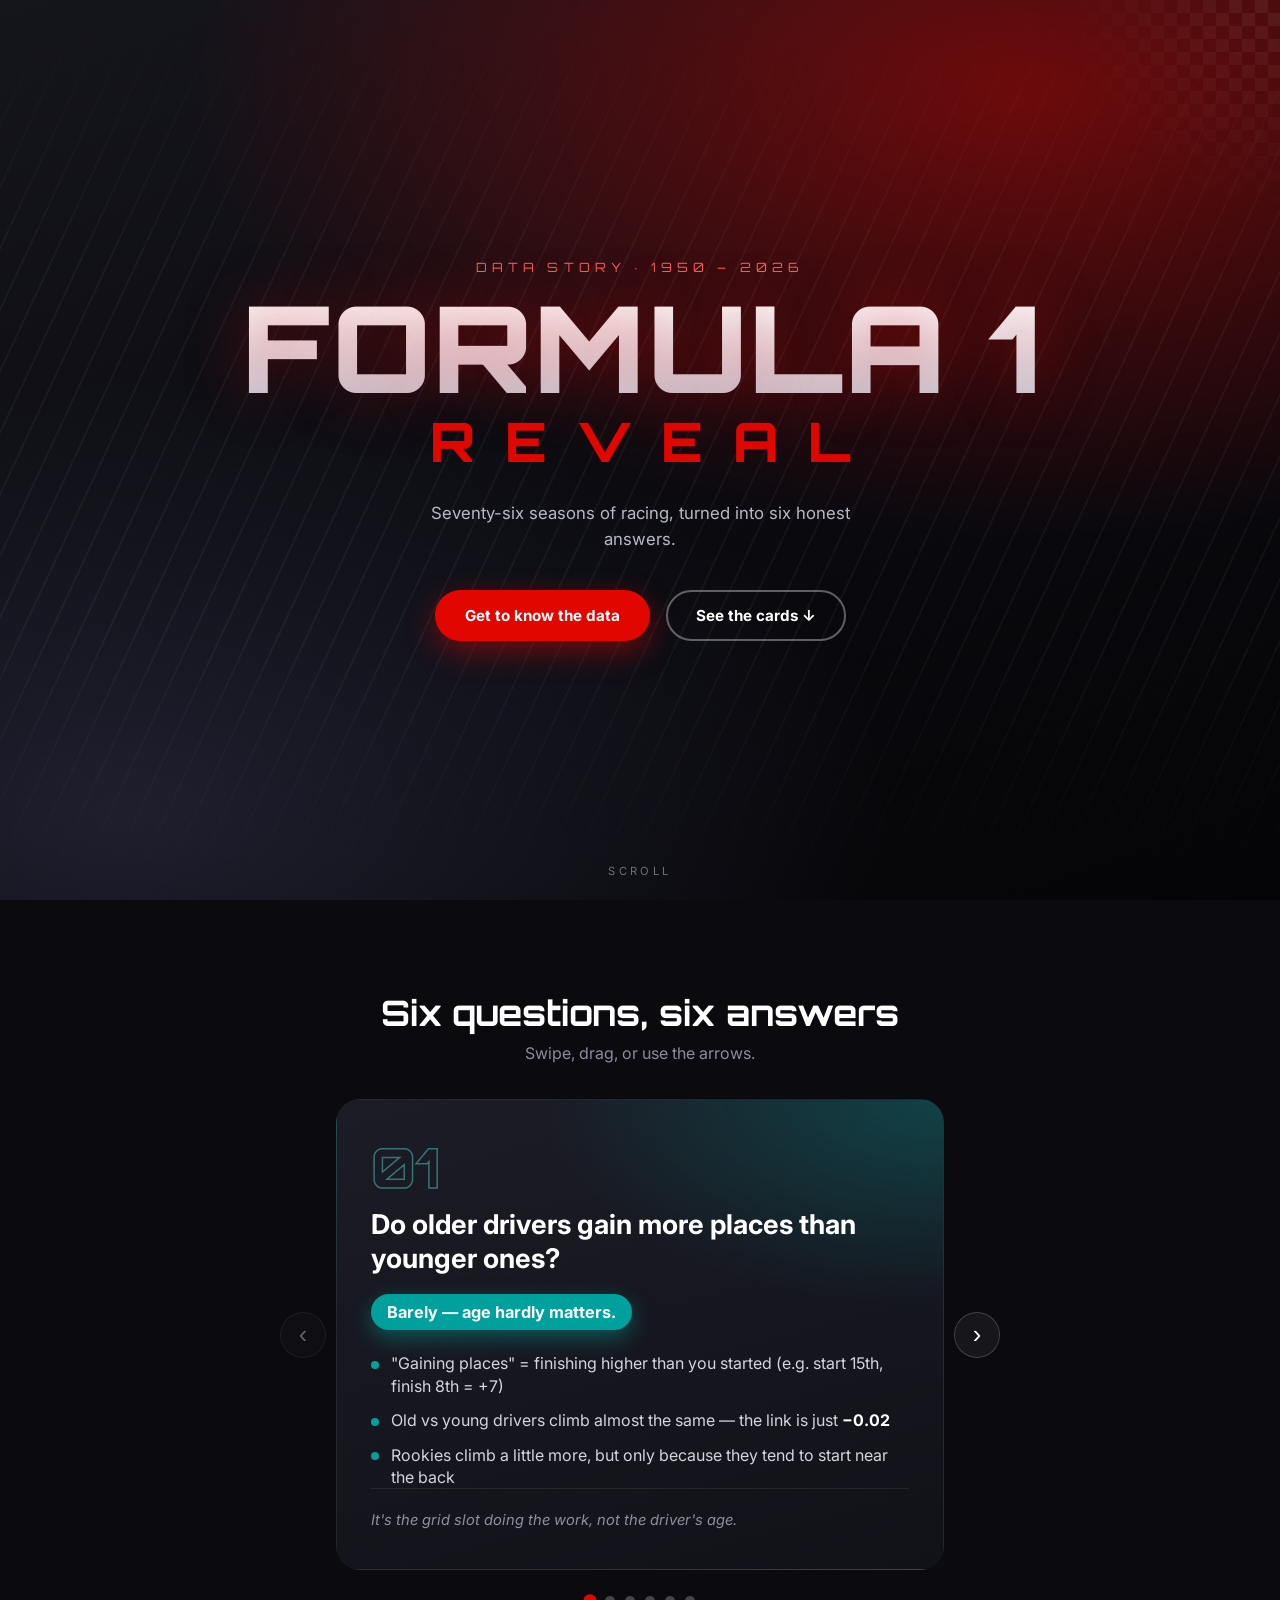
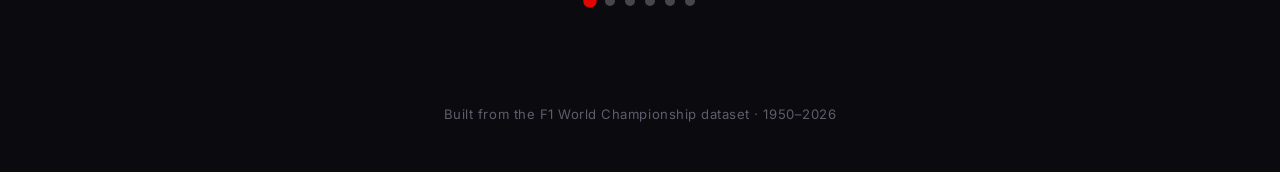
==== Day 2/website/index.html @ 958b727f "Add Formula 1 Reveal website (hero, data modal, 6-card slider) Co-Authored-By: Claude Opus 4.8 (1M c" ====
<!DOCTYPE html>
<html lang="en">
<head>
  <meta charset="UTF-8" />
  <meta name="viewport" content="width=device-width, initial-scale=1.0" />
  <title>Formula 1 Reveal</title>
  <link rel="preconnect" href="https://fonts.googleapis.com" />
  <link rel="preconnect" href="https://fonts.gstatic.com" crossorigin />
  <link href="https://fonts.googleapis.com/css2?family=Orbitron:wght@600;800;900&family=Inter:wght@400;500;700&display=swap" rel="stylesheet" />
  <link rel="stylesheet" href="style.css" />
</head>
<body>

  <!-- ============ HERO / REVEAL SCREEN ============ -->
  <section class="hero" id="hero">
    <div class="hero__overlay"></div>
    <div class="hero__stripes"></div>

    <div class="hero__content">
      <p class="hero__eyebrow">DATA STORY · 1950 – 2026</p>
      <h1 class="hero__title">FORMULA&nbsp;1</h1>
      <h2 class="hero__subtitle">REVEAL</h2>
      <p class="hero__tag">Seventy-six seasons of racing, turned into six honest answers.</p>

      <div class="hero__buttons">
        <button class="btn btn--primary" id="getToKnowBtn">Get to know the data</button>
        <button class="btn btn--ghost" id="exploreBtn">See the cards ↓</button>
      </div>
    </div>

    <div class="hero__scroll">scroll</div>
  </section>

  <!-- ============ INFO MODAL ============ -->
  <div class="modal" id="infoModal" aria-hidden="true">
    <div class="modal__backdrop" data-close></div>
    <div class="modal__card" role="dialog" aria-modal="true" aria-labelledby="modalTitle">
      <button class="modal__close" data-close aria-label="Close">&times;</button>
      <h3 class="modal__title" id="modalTitle">About this dataset</h3>
      <p class="modal__lead">
        The classic <strong>Formula 1 World Championship</strong> dataset (Ergast / Kaggle) —
        every race from the very first championship in <strong>1950</strong> up to the
        <strong>2026</strong> calendar.
      </p>

      <div class="modal__grid">
        <div class="stat"><span class="stat__num">27,392</span><span class="stat__lbl">race results</span></div>
        <div class="stat"><span class="stat__num">1,171</span><span class="stat__lbl">races</span></div>
        <div class="stat"><span class="stat__num">865</span><span class="stat__lbl">drivers</span></div>
        <div class="stat"><span class="stat__num">214</span><span class="stat__lbl">teams</span></div>
        <div class="stat"><span class="stat__num">78</span><span class="stat__lbl">circuits</span></div>
        <div class="stat"><span class="stat__num">35</span><span class="stat__lbl">countries</span></div>
      </div>

      <p class="modal__note">
        It links together <strong>drivers, constructors, circuits, races, qualifying,
        pit stops, lap times and standings</strong> — each result carries a starting grid
        slot, finishing position, points and status (finished / retired). Every question
        on the next screens is answered straight from these tables.
      </p>
    </div>
  </div>

  <!-- ============ CARDS / SLIDER ============ -->
  <section class="cards" id="cards">
    <header class="cards__head">
      <h2>Six questions, six answers</h2>
      <p>Swipe, drag, or use the arrows.</p>
    </header>

    <div class="slider">
      <button class="slider__arrow slider__arrow--prev" id="prevBtn" aria-label="Previous">‹</button>

      <div class="slider__viewport">
        <div class="slider__track" id="track">

          <!-- Card 1 — Age -->
          <article class="card" style="--accent:#00a19c">
            <div class="card__no">01</div>
            <h3 class="card__q">Do older drivers gain more places than younger ones?</h3>
            <p class="card__verdict">Barely — age hardly matters.</p>
            <ul class="card__stats">
              <li>"Gaining places" = finishing higher than you started (e.g. start 15th, finish 8th = +7)</li>
              <li>Old vs young drivers climb almost the same — the link is just <b>−0.02</b></li>
              <li>Rookies climb a little more, but only because they tend to start near the back</li>
            </ul>
            <p class="card__foot">It's the grid slot doing the work, not the driver's age.</p>
          </article>

          <!-- Card 2 — Pole -->
          <article class="card" style="--accent:#ff8700">
            <div class="card__no">02</div>
            <h3 class="card__q">Does starting on pole always mean a win?</h3>
            <p class="card__verdict">No — pole wins just 43% of the time.</p>
            <ul class="card__stats">
              <li>Track matters: Abu Dhabi/Singapore <b>~70%</b></li>
              <li>Slipstream tracks like Monza <b>~30%</b></li>
              <li>Pole is a big head start, never a guarantee</li>
            </ul>
            <p class="card__foot">Where you race matters more than where you qualify.</p>
          </article>

          <!-- Card 3 — Asia DNFs -->
          <article class="card" style="--accent:#9d4edd">
            <div class="card__no">03</div>
            <h3 class="card__q">Do Asian races cause more breakdowns than European ones?</h3>
            <p class="card__verdict">No — that's an illusion.</p>
            <ul class="card__stats">
              <li>Raw numbers: Europe <b>43%</b> DNF vs Asia <b>21%</b></li>
            </ul>
            <p class="card__foot">Compare like-for-like and the gap vanishes.</p>
          </article>

          <!-- Card 4 — Dominant nations -->
          <article class="card" style="--accent:#1e6fff">
            <div class="card__no">04</div>
            <h3 class="card__q">Do drivers from dominant F1 nations perform better?</h3>
            <p class="card__verdict">Yes — about 40% more wins.</p>
            <ul class="card__stats">
              <li>Win rate <b>4.7%</b> vs <b>3.3%</b></li>
              <li>Podium rate <b>13.7%</b> vs <b>11.1%</b></li>
              <li>Finish ~<b>1 place</b> higher on average</li>
            </ul>
            <p class="card__foot">Mostly access to the best teams — not the passport.</p>
          </article>

          <!-- Card 5 — Max vs Lewis -->
          <article class="card" style="--accent:#36c5ff">
            <div class="card__no">05</div>
            <h3 class="card__q">Max Verstappen vs Lewis Hamilton — who's ahead?</h3>
            <p class="card__verdict">Lewis on totals, Max on rate.</p>
            <ul class="card__stats">
              <li>Both raced in 239 GPs: <b>Hamilton finished ahead 134–105</b></li>
              <li>Wins <b>106 vs 71</b> · poles <b>104 vs 48</b></li>
              <li>Win rate: Max <b>29.6%</b> just edges Lewis <b>27.4%</b></li>
            </ul>
            <p class="card__foot">Lewis has the career; Max has the recent dominance.</p>
          </article>

          <!-- Card 6 — Hamilton GOAT (last) -->
          <article class="card" style="--accent:#e10600">
            <div class="card__no">06</div>
            <h3 class="card__q">So… is Lewis Hamilton the GOAT?</h3>
            <p class="card__verdict">Yes — by the record books.</p>
            <ul class="card__stats">
              <li><b>106</b> wins · most ever</li>
              <li><b>206</b> podiums · most ever</li>
              <li><b>104</b> poles · <b>5,058</b> points</li>
            </ul>
            <p class="card__foot">…though Juan Fangio's <b>41%</b> win rate is still untouched.</p>
          </article>

        </div>
      </div>

      <button class="slider__arrow slider__arrow--next" id="nextBtn" aria-label="Next">›</button>
    </div>

    <div class="slider__dots" id="dots"></div>
  </section>

  <footer class="foot">Built from the F1 World Championship dataset · 1950–2026</footer>

  <script src="script.js"></script>
</body>
</html>
---- Day 2/website/style.css ----
/* ============ RESET & BASE ============ */
* { margin: 0; padding: 0; box-sizing: border-box; }

:root {
  --red: #e10600;
  --ink: #0a0a0f;
  --paper: #f4f4f6;
}

html { scroll-behavior: smooth; }

body {
  font-family: "Inter", system-ui, sans-serif;
  background: var(--ink);
  color: #fff;
  -webkit-font-smoothing: antialiased;
}

/* ============ HERO ============ */
.hero {
  position: relative;
  min-height: 100vh;
  display: flex;
  align-items: center;
  justify-content: center;
  text-align: center;
  overflow: hidden;
  /* "good image" built purely in CSS so it always loads:
     a dark asphalt gradient + red speed glow */
  background:
    radial-gradient(120% 90% at 80% 10%, rgba(225,6,0,0.45) 0%, rgba(225,6,0,0) 55%),
    radial-gradient(100% 80% at 10% 90%, rgba(40,40,60,0.7) 0%, rgba(10,10,15,0) 60%),
    linear-gradient(160deg, #15151c 0%, #0a0a0f 55%, #050507 100%);
}

/* diagonal speed stripes */
.hero__stripes {
  position: absolute; inset: 0;
  background-image: repeating-linear-gradient(
    115deg,
    rgba(255,255,255,0.04) 0px,
    rgba(255,255,255,0.04) 2px,
    transparent 2px,
    transparent 26px);
  mask-image: linear-gradient(to bottom, transparent, #000 30%, #000 70%, transparent);
  animation: drift 14s linear infinite;
}
@keyframes drift { from { background-position: 0 0; } to { background-position: 400px 0; } }

/* checkered flag corner */
.hero__overlay {
  position: absolute; top: 0; right: 0;
  width: 220px; height: 220px;
  background-image:
    linear-gradient(45deg, rgba(255,255,255,.08) 25%, transparent 25%, transparent 75%, rgba(255,255,255,.08) 75%),
    linear-gradient(45deg, rgba(255,255,255,.08) 25%, transparent 25%, transparent 75%, rgba(255,255,255,.08) 75%);
  background-size: 26px 26px;
  background-position: 0 0, 13px 13px;
  mask-image: radial-gradient(circle at top right, #000 0%, transparent 70%);
  opacity: .8;
}

.hero__content { position: relative; z-index: 2; padding: 24px; max-width: min(1000px, 94vw); width: 100%; }

.hero__eyebrow {
  font-family: "Orbitron", sans-serif;
  letter-spacing: .4em;
  font-size: .8rem;
  color: #ff5a52;
  margin-bottom: 18px;
}

.hero__title {
  font-family: "Orbitron", sans-serif;
  font-weight: 900;
  font-size: clamp(2.4rem, 12vw, 7.5rem);
  line-height: .9;
  letter-spacing: .02em;
  white-space: nowrap;          /* keep "FORMULA 1" on one line */
  background: linear-gradient(180deg, #fff 0%, #c9c9d4 100%);
  -webkit-background-clip: text; background-clip: text;
  -webkit-text-fill-color: transparent;
  text-shadow: 0 0 60px rgba(225,6,0,.35);
}

.hero__subtitle {
  font-family: "Orbitron", sans-serif;
  font-weight: 800;
  font-size: clamp(1.6rem, 7vw, 3.4rem);
  letter-spacing: .55em;
  color: var(--red);
  margin: 6px 0 0 .55em; /* offset the right letter-spacing */
}

.hero__tag {
  margin: 26px auto 38px;
  max-width: 460px;
  color: #b9b9c6;
  font-size: 1.05rem;
  line-height: 1.5;
}

.hero__buttons { display: flex; gap: 16px; justify-content: center; flex-wrap: wrap; }

.hero__scroll {
  position: absolute; bottom: 22px; left: 50%; transform: translateX(-50%);
  z-index: 2; font-size: .7rem; letter-spacing: .3em; text-transform: uppercase;
  color: #6f6f80; animation: bob 1.8s ease-in-out infinite;
}
@keyframes bob { 0%,100%{transform:translate(-50%,0)} 50%{transform:translate(-50%,8px)} }

/* ============ BUTTONS ============ */
.btn {
  font-family: "Inter", sans-serif;
  font-weight: 700;
  font-size: .95rem;
  padding: 14px 28px;
  border-radius: 999px;
  border: 2px solid transparent;
  cursor: pointer;
  transition: transform .15s ease, box-shadow .2s ease, background .2s ease;
}
.btn:active { transform: translateY(1px) scale(.99); }

.btn--primary {
  background: var(--red); color: #fff;
  box-shadow: 0 10px 30px rgba(225,6,0,.45);
}
.btn--primary:hover { box-shadow: 0 14px 38px rgba(225,6,0,.6); transform: translateY(-2px); }

.btn--ghost { background: transparent; color: #fff; border-color: rgba(255,255,255,.35); }
.btn--ghost:hover { border-color: #fff; background: rgba(255,255,255,.06); }

/* ============ MODAL ============ */
.modal {
  position: fixed; inset: 0; z-index: 50;
  display: none; align-items: center; justify-content: center;
  padding: 20px;
}
.modal.open { display: flex; }
.modal__backdrop {
  position: absolute; inset: 0;
  background: rgba(3,3,6,.78); backdrop-filter: blur(6px);
  animation: fade .25s ease;
}
.modal__card {
  position: relative;
  width: min(560px, 100%);
  background: linear-gradient(165deg, #1b1b24, #101016);
  border: 1px solid rgba(255,255,255,.1);
  border-radius: 22px;
  padding: 38px 34px;
  box-shadow: 0 30px 80px rgba(0,0,0,.6);
  animation: pop .3s cubic-bezier(.2,.9,.3,1.2);
}
@keyframes fade { from{opacity:0} to{opacity:1} }
@keyframes pop { from{opacity:0; transform:translateY(14px) scale(.96)} to{opacity:1; transform:none} }

.modal__close {
  position: absolute; top: 16px; right: 18px;
  background: none; border: none; color: #9a9aa8;
  font-size: 1.8rem; line-height: 1; cursor: pointer;
}
.modal__close:hover { color: #fff; }

.modal__title {
  font-family: "Orbitron", sans-serif;
  font-size: 1.5rem; margin-bottom: 12px;
}
.modal__title::after {
  content: ""; display: block; width: 54px; height: 4px;
  background: var(--red); border-radius: 4px; margin-top: 10px;
}
.modal__lead { color: #cfcfda; line-height: 1.55; margin: 14px 0 22px; }

.modal__grid {
  display: grid; grid-template-columns: repeat(3, 1fr);
  gap: 12px; margin-bottom: 22px;
}
.stat {
  background: rgba(255,255,255,.04);
  border: 1px solid rgba(255,255,255,.07);
  border-radius: 14px; padding: 14px 10px; text-align: center;
}
.stat__num {
  display: block; font-family: "Orbitron", sans-serif;
  font-weight: 800; font-size: 1.35rem; color: #fff;
}
.stat__lbl { display: block; font-size: .72rem; color: #9a9aa8; margin-top: 4px; letter-spacing: .04em; }

.modal__note { color: #aeaebc; font-size: .92rem; line-height: 1.6; }
.modal__note strong, .modal__lead strong { color: #fff; }

/* ============ CARDS / SLIDER ============ */
.cards { padding: 90px 16px 60px; }
.cards__head { text-align: center; margin-bottom: 36px; }
.cards__head h2 {
  font-family: "Orbitron", sans-serif; font-size: clamp(1.4rem, 5vw, 2.2rem);
}
.cards__head p { color: #8c8c9c; margin-top: 8px; }

.slider {
  display: flex; align-items: center; gap: 10px;
  max-width: 720px; margin: 0 auto;
}
.slider__viewport { overflow: hidden; flex: 1; border-radius: 24px; }
.slider__track { display: flex; transition: transform .45s cubic-bezier(.22,.61,.36,1); }

.card {
  flex: 0 0 100%;
  min-height: 420px;
  padding: 40px 34px;
  background:
    radial-gradient(120% 80% at 100% 0%, color-mix(in srgb, var(--accent) 30%, transparent) 0%, transparent 55%),
    linear-gradient(165deg, #1c1c26 0%, #111118 100%);
  border: 1px solid rgba(255,255,255,.08);
  display: flex; flex-direction: column;
}
.card__no {
  font-family: "Orbitron", sans-serif; font-weight: 900;
  font-size: 3.4rem; line-height: 1;
  color: transparent; -webkit-text-stroke: 1.5px color-mix(in srgb, var(--accent) 70%, #fff);
  opacity: .55; margin-bottom: 14px;
}
.card__q {
  font-size: clamp(1.3rem, 4.5vw, 1.7rem);
  line-height: 1.25; margin-bottom: 18px;
}
.card__verdict {
  display: inline-block; align-self: flex-start;
  font-weight: 700; font-size: 1.02rem;
  color: #fff; background: var(--accent);
  padding: 8px 16px; border-radius: 999px; margin-bottom: 22px;
  box-shadow: 0 8px 22px color-mix(in srgb, var(--accent) 45%, transparent);
}
.card__stats { list-style: none; display: flex; flex-direction: column; gap: 12px; }
.card__stats li {
  position: relative; padding-left: 20px;
  color: #d4d4de; font-size: 1rem; line-height: 1.4;
}
.card__stats li::before {
  content: ""; position: absolute; left: 0; top: .55em;
  width: 8px; height: 8px; border-radius: 50%; background: var(--accent);
}
.card__stats b { color: #fff; }
.card__foot {
  margin-top: auto; padding-top: 22px;
  color: #8f8f9e; font-style: italic; font-size: .92rem;
  border-top: 1px solid rgba(255,255,255,.07);
}

.slider__arrow {
  flex: 0 0 auto;
  width: 46px; height: 46px; border-radius: 50%;
  border: 1px solid rgba(255,255,255,.18);
  background: rgba(255,255,255,.05); color: #fff;
  font-size: 1.6rem; line-height: 1; cursor: pointer;
  transition: background .2s, transform .15s, opacity .2s;
}
.slider__arrow:hover { background: var(--red); border-color: var(--red); }
.slider__arrow:active { transform: scale(.92); }

.slider__dots { display: flex; gap: 10px; justify-content: center; margin-top: 26px; }
.dot {
  width: 10px; height: 10px; border-radius: 50%;
  background: rgba(255,255,255,.25); border: none; cursor: pointer;
  transition: transform .2s, background .2s;
}
.dot.active { background: var(--red); transform: scale(1.35); }

/* ============ FOOTER ============ */
.foot {
  text-align: center; padding: 40px 16px 50px;
  color: #5d5d6c; font-size: .82rem; letter-spacing: .04em;
}

/* ============ RESPONSIVE ============ */
@media (max-width: 520px) {
  .hero__subtitle { letter-spacing: .35em; margin-left: .35em; }
  .modal__grid { grid-template-columns: repeat(2, 1fr); }
  .modal__card { padding: 30px 22px; }
  .card { padding: 32px 24px; min-height: 400px; }
  .slider__arrow { width: 40px; height: 40px; }
}
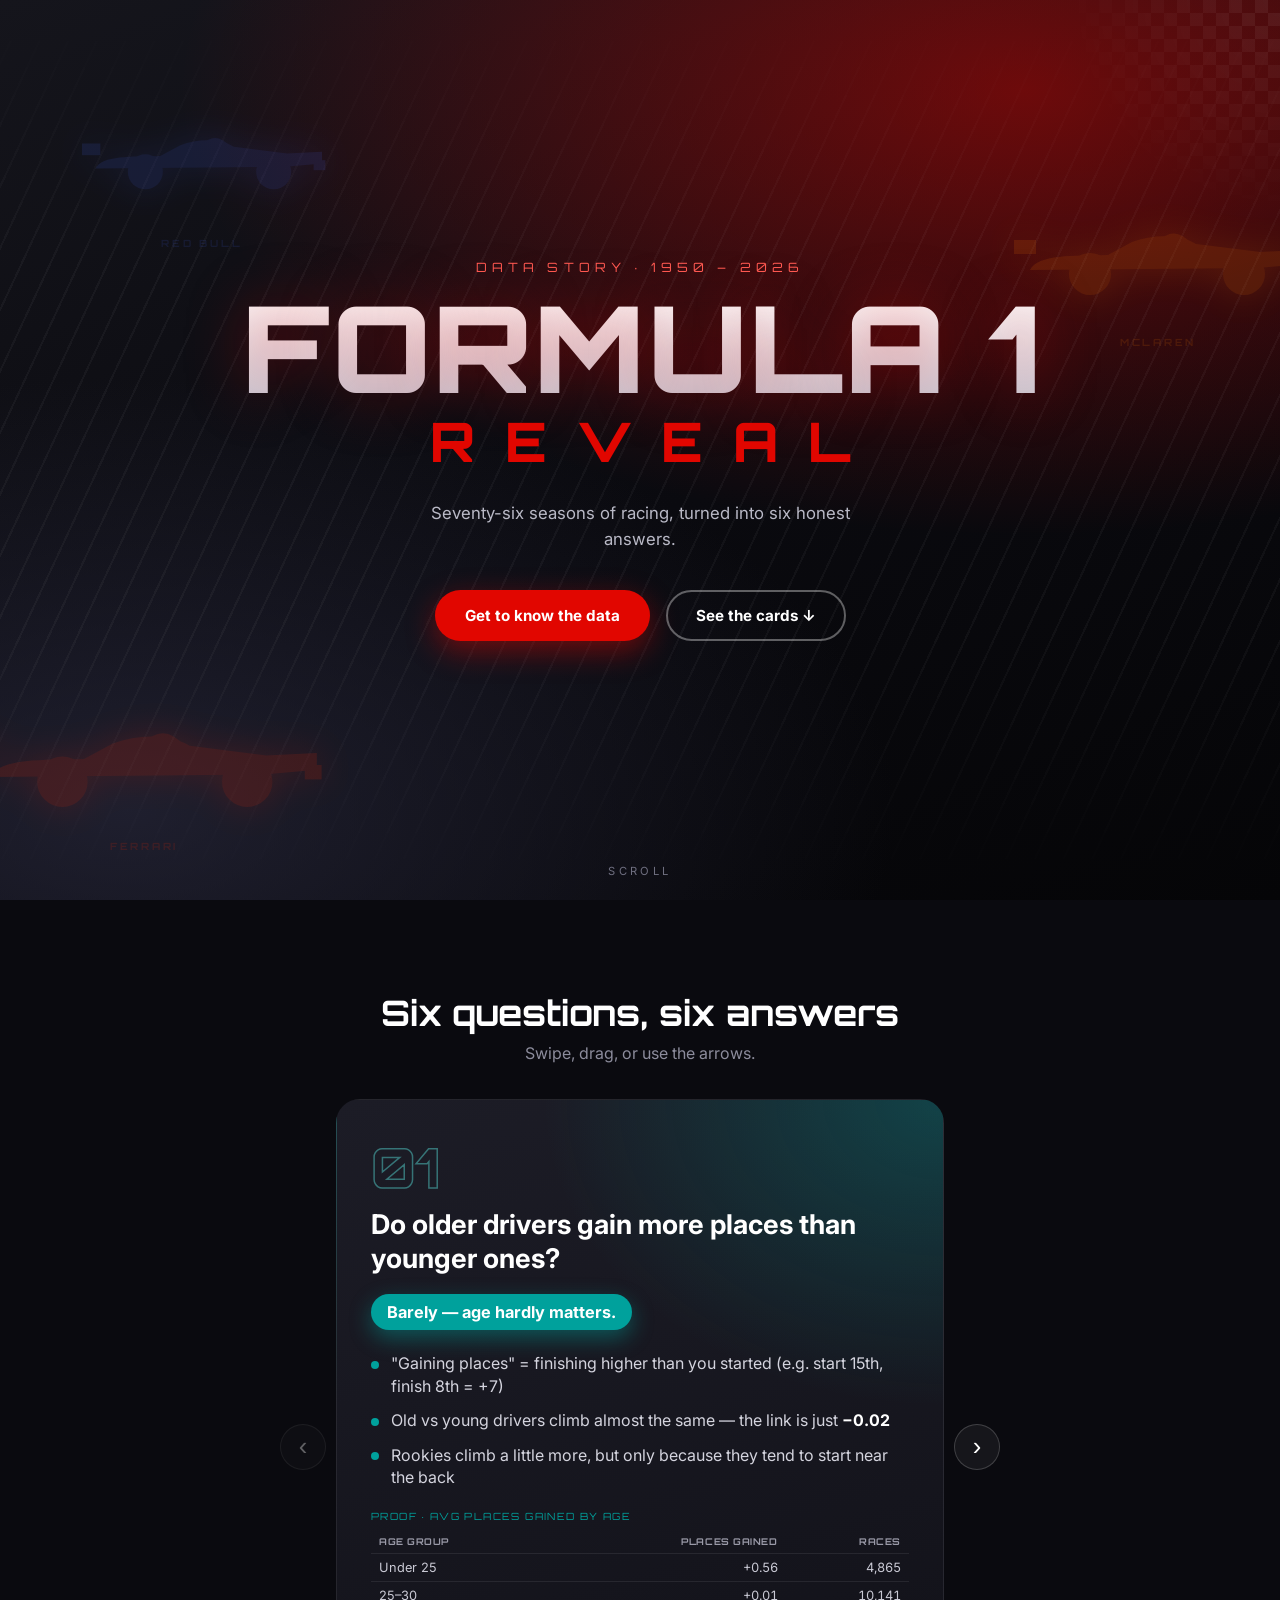
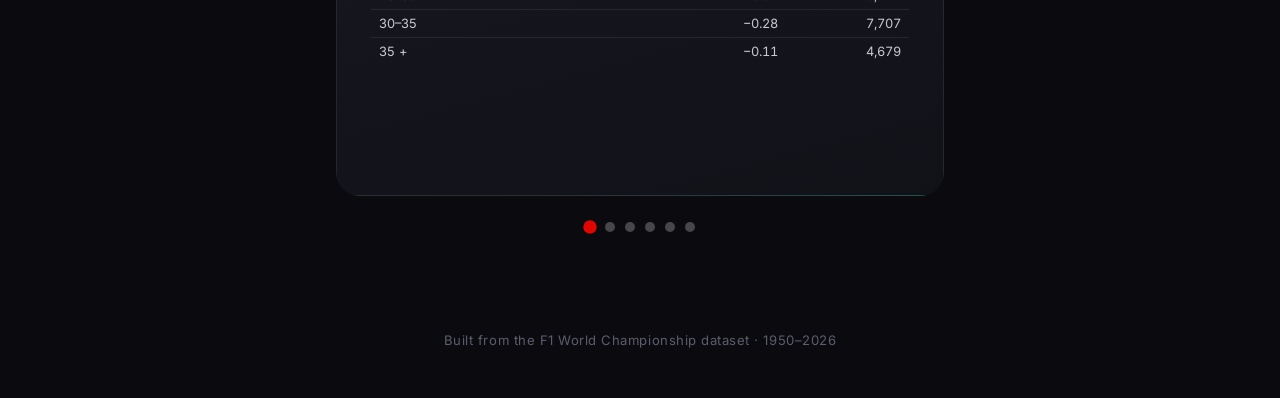
==== commit ec8c8aeb: "Website proof tables + team-car hero, add full merged F1 table - website: per-card proof tables, Fer" ====
--- a/Day 2/website/index.html
+++ b/Day 2/website/index.html
@@ -16,6 +16,26 @@
     <div class="hero__overlay"></div>
     <div class="hero__stripes"></div>
 
+    <!-- reusable F1 car silhouette (generic shape, tinted per team via CSS color) -->
+    <svg width="0" height="0" style="position:absolute" aria-hidden="true">
+      <symbol id="f1car" viewBox="0 0 300 110">
+        <path d="M6 40 h22 v14 H6 z" />                         <!-- rear wing -->
+        <path d="M22 70 C 30 54, 66 56, 100 55 L 124 42
+                 C 146 34, 172 34, 188 44 L 252 52 L 294 50
+                 L 294 64 L 250 68 Z" />                        <!-- body -->
+        <path d="M150 42 q16 -18 34 2 z" />                     <!-- halo / cockpit -->
+        <path d="M284 60 h14 v12 h-14 z" />                     <!-- front wing -->
+        <circle cx="82" cy="74" r="21" />                       <!-- rear wheel -->
+        <circle cx="236" cy="74" r="21" />                      <!-- front wheel -->
+      </symbol>
+    </svg>
+
+    <div class="hero__cars" aria-hidden="true">
+      <div class="f1car f1car--ferrari"><svg><use href="#f1car"/></svg><span>Ferrari</span></div>
+      <div class="f1car f1car--mclaren"><svg><use href="#f1car"/></svg><span>McLaren</span></div>
+      <div class="f1car f1car--redbull"><svg><use href="#f1car"/></svg><span>Red Bull</span></div>
+    </div>
+
     <div class="hero__content">
       <p class="hero__eyebrow">DATA STORY · 1950 – 2026</p>
       <h1 class="hero__title">FORMULA&nbsp;1</h1>
@@ -84,7 +104,16 @@
               <li>Old vs young drivers climb almost the same — the link is just <b>−0.02</b></li>
               <li>Rookies climb a little more, but only because they tend to start near the back</li>
             </ul>
-            <p class="card__foot">It's the grid slot doing the work, not the driver's age.</p>
+            <p class="card__caption">Proof · avg places gained by age</p>
+            <table class="proof">
+              <thead><tr><th>Age group</th><th>Places gained</th><th>Races</th></tr></thead>
+              <tbody>
+                <tr><td>Under 25</td><td>+0.56</td><td>4,865</td></tr>
+                <tr><td>25–30</td><td>+0.01</td><td>10,141</td></tr>
+                <tr><td>30–35</td><td>−0.28</td><td>7,707</td></tr>
+                <tr><td>35 +</td><td>−0.11</td><td>4,679</td></tr>
+              </tbody>
+            </table>
           </article>
 
           <!-- Card 2 — Pole -->
@@ -97,7 +126,20 @@
               <li>Slipstream tracks like Monza <b>~30%</b></li>
               <li>Pole is a big head start, never a guarantee</li>
             </ul>
-            <p class="card__foot">Where you race matters more than where you qualify.</p>
+            <p class="card__caption">Proof · pole → win conversion (overall 43%)</p>
+            <table class="proof">
+              <thead><tr><th>Grand Prix</th><th>Pole → Win</th><th>Poles</th></tr></thead>
+              <tbody>
+                <tr><td>Abu Dhabi</td><td>71%</td><td>17</td></tr>
+                <tr><td>Singapore</td><td>69%</td><td>16</td></tr>
+                <tr><td>China</td><td>63%</td><td>19</td></tr>
+                <tr><td>Spain</td><td>56%</td><td>55</td></tr>
+                <tr><td>Japan</td><td>55%</td><td>40</td></tr>
+                <tr><td>Bahrain</td><td>52%</td><td>21</td></tr>
+                <tr><td>Germany</td><td>49%</td><td>65</td></tr>
+                <tr><td>Italy (Monza)</td><td>33%</td><td>78</td></tr>
+              </tbody>
+            </table>
           </article>
 
           <!-- Card 3 — Asia DNFs -->
@@ -108,7 +150,24 @@
             <ul class="card__stats">
               <li>Raw numbers: Europe <b>43%</b> DNF vs Asia <b>21%</b></li>
             </ul>
-            <p class="card__foot">Compare like-for-like and the gap vanishes.</p>
+            <p class="card__caption">Proof · DNF rate by continent</p>
+            <table class="proof">
+              <thead><tr><th>Continent</th><th>DNF rate</th><th>Race entries</th></tr></thead>
+              <tbody>
+                <tr><td>Europe</td><td>42.6%</td><td>16,456</td></tr>
+                <tr><td>Asia</td><td>21.3%</td><td>3,664</td></tr>
+              </tbody>
+            </table>
+            <p class="card__caption">Proof · highest-DNF venues (all European, all old)</p>
+            <table class="proof">
+              <thead><tr><th>Grand Prix</th><th>DNF rate</th><th>Entries</th></tr></thead>
+              <tbody>
+                <tr><td>Monaco</td><td>50.3%</td><td>1,706</td></tr>
+                <tr><td>Germany</td><td>45.5%</td><td>1,926</td></tr>
+                <tr><td>Netherlands</td><td>45.2%</td><td>787</td></tr>
+                <tr><td>Italy</td><td>45.0%</td><td>2,687</td></tr>
+              </tbody>
+            </table>
           </article>
 
           <!-- Card 4 — Dominant nations -->
@@ -121,7 +180,14 @@
               <li>Podium rate <b>13.7%</b> vs <b>11.1%</b></li>
               <li>Finish ~<b>1 place</b> higher on average</li>
             </ul>
-            <p class="card__foot">Mostly access to the best teams — not the passport.</p>
+            <p class="card__caption">Proof · dominant vs other nations</p>
+            <table class="proof">
+              <thead><tr><th>Driver group</th><th>Win rate</th><th>Podium rate</th><th>Entries</th></tr></thead>
+              <tbody>
+                <tr class="hl"><td>Dominant nations</td><td>4.7%</td><td>13.7%</td><td>17,667</td></tr>
+                <tr><td>Other nations</td><td>3.3%</td><td>11.1%</td><td>9,725</td></tr>
+              </tbody>
+            </table>
           </article>
 
           <!-- Card 5 — Max vs Lewis -->
@@ -134,7 +200,19 @@
               <li>Wins <b>106 vs 71</b> · poles <b>104 vs 48</b></li>
               <li>Win rate: Max <b>29.6%</b> just edges Lewis <b>27.4%</b></li>
             </ul>
-            <p class="card__foot">Lewis has the career; Max has the recent dominance.</p>
+            <p class="card__caption">Proof · career head-to-head</p>
+            <table class="proof">
+              <thead><tr><th>Stat</th><th>Hamilton</th><th>Verstappen</th></tr></thead>
+              <tbody>
+                <tr><td>Race entries</td><td>387</td><td>240</td></tr>
+                <tr><td>Wins</td><td>106</td><td>71</td></tr>
+                <tr><td>Podiums</td><td>206</td><td>128</td></tr>
+                <tr><td>Poles</td><td>104</td><td>48</td></tr>
+                <tr><td>Points</td><td>5,058</td><td>3,351</td></tr>
+                <tr><td>Win rate</td><td>27.4%</td><td>29.6%</td></tr>
+                <tr><td>Avg finish</td><td>3.97</td><td>3.75</td></tr>
+              </tbody>
+            </table>
           </article>
 
           <!-- Card 6 — Hamilton GOAT (last) -->
@@ -147,7 +225,22 @@
               <li><b>206</b> podiums · most ever</li>
               <li><b>104</b> poles · <b>5,058</b> points</li>
             </ul>
-            <p class="card__foot">…though Juan Fangio's <b>41%</b> win rate is still untouched.</p>
+            <p class="card__caption">Proof · most career wins (top 10)</p>
+            <table class="proof">
+              <thead><tr><th>Driver</th><th>Wins</th></tr></thead>
+              <tbody>
+                <tr class="hl"><td>Lewis Hamilton</td><td>106</td></tr>
+                <tr><td>Michael Schumacher</td><td>91</td></tr>
+                <tr><td>Max Verstappen</td><td>71</td></tr>
+                <tr><td>Sebastian Vettel</td><td>53</td></tr>
+                <tr><td>Alain Prost</td><td>51</td></tr>
+                <tr><td>Ayrton Senna</td><td>41</td></tr>
+                <tr><td>Fernando Alonso</td><td>32</td></tr>
+                <tr><td>Nigel Mansell</td><td>31</td></tr>
+                <tr><td>Jackie Stewart</td><td>27</td></tr>
+                <tr><td>Niki Lauda</td><td>25</td></tr>
+              </tbody>
+            </table>
           </article>
 
         </div>
--- a/Day 2/website/style.css
+++ b/Day 2/website/style.css
@@ -60,6 +60,23 @@
   opacity: .8;
 }
 
+/* faint team cars floating in the hero background */
+.hero__cars { position: absolute; inset: 0; z-index: 1; overflow: hidden; pointer-events: none; }
+.f1car { position: absolute; }
+.f1car svg { width: 100%; height: auto; display: block; fill: currentColor; filter: drop-shadow(0 0 18px currentColor); }
+.f1car span {
+  display: block; text-align: center; margin-top: 6px;
+  font-family: "Orbitron", sans-serif; font-weight: 700;
+  letter-spacing: .28em; text-transform: uppercase;
+  font-size: .62rem; color: currentColor; opacity: .9;
+}
+.f1car--ferrari { color: #ff2800; width: 360px; left: -36px; bottom: 48px; opacity: .16; animation: carFerrari 9s ease-in-out infinite; }
+.f1car--mclaren { color: #ff8000; width: 300px; right: -28px; top: 20%;   opacity: .15; animation: carMclaren 11s ease-in-out infinite; }
+.f1car--redbull { color: #4666ff; width: 250px; left: 6%;    top: 9%;     opacity: .13; animation: carRedbull 13s ease-in-out infinite; }
+@keyframes carFerrari { 0%,100% { transform: translateY(0)    rotate(-4deg); } 50% { transform: translateY(-16px) rotate(-4deg); } }
+@keyframes carMclaren { 0%,100% { transform: translateY(0)    rotate(3deg);  } 50% { transform: translateY(-22px) rotate(3deg);  } }
+@keyframes carRedbull { 0%,100% { transform: translateY(0)    rotate(-2deg); } 50% { transform: translateY(-13px) rotate(-2deg); } }
+
 .hero__content { position: relative; z-index: 2; padding: 24px; max-width: min(1000px, 94vw); width: 100%; }
 
 .hero__eyebrow {
@@ -243,6 +260,26 @@
   width: 8px; height: 8px; border-radius: 50%; background: var(--accent);
 }
 .card__stats b { color: #fff; }
+
+/* proof table */
+.card__caption {
+  margin: 22px 0 8px;
+  font-family: "Orbitron", sans-serif;
+  font-size: .62rem; letter-spacing: .14em; text-transform: uppercase;
+  color: var(--accent);
+}
+.proof { width: 100%; border-collapse: collapse; font-size: .8rem; }
+.proof th, .proof td { padding: 6px 8px; border-bottom: 1px solid rgba(255,255,255,.08); text-align: left; }
+.proof th {
+  font-family: "Orbitron", sans-serif; font-size: .58rem;
+  letter-spacing: .06em; text-transform: uppercase; color: #9a9aa8; font-weight: 700;
+}
+.proof td { color: #c9c9d4; }
+.proof td:not(:first-child), .proof th:not(:first-child) { text-align: right; font-variant-numeric: tabular-nums; }
+.proof tbody tr.hl { background: color-mix(in srgb, var(--accent) 20%, transparent); }
+.proof tbody tr.hl td { color: #fff; font-weight: 700; }
+.proof tbody tr:last-child td { border-bottom: none; }
+
 .card__foot {
   margin-top: auto; padding-top: 22px;
   color: #8f8f9e; font-style: italic; font-size: .92rem;
